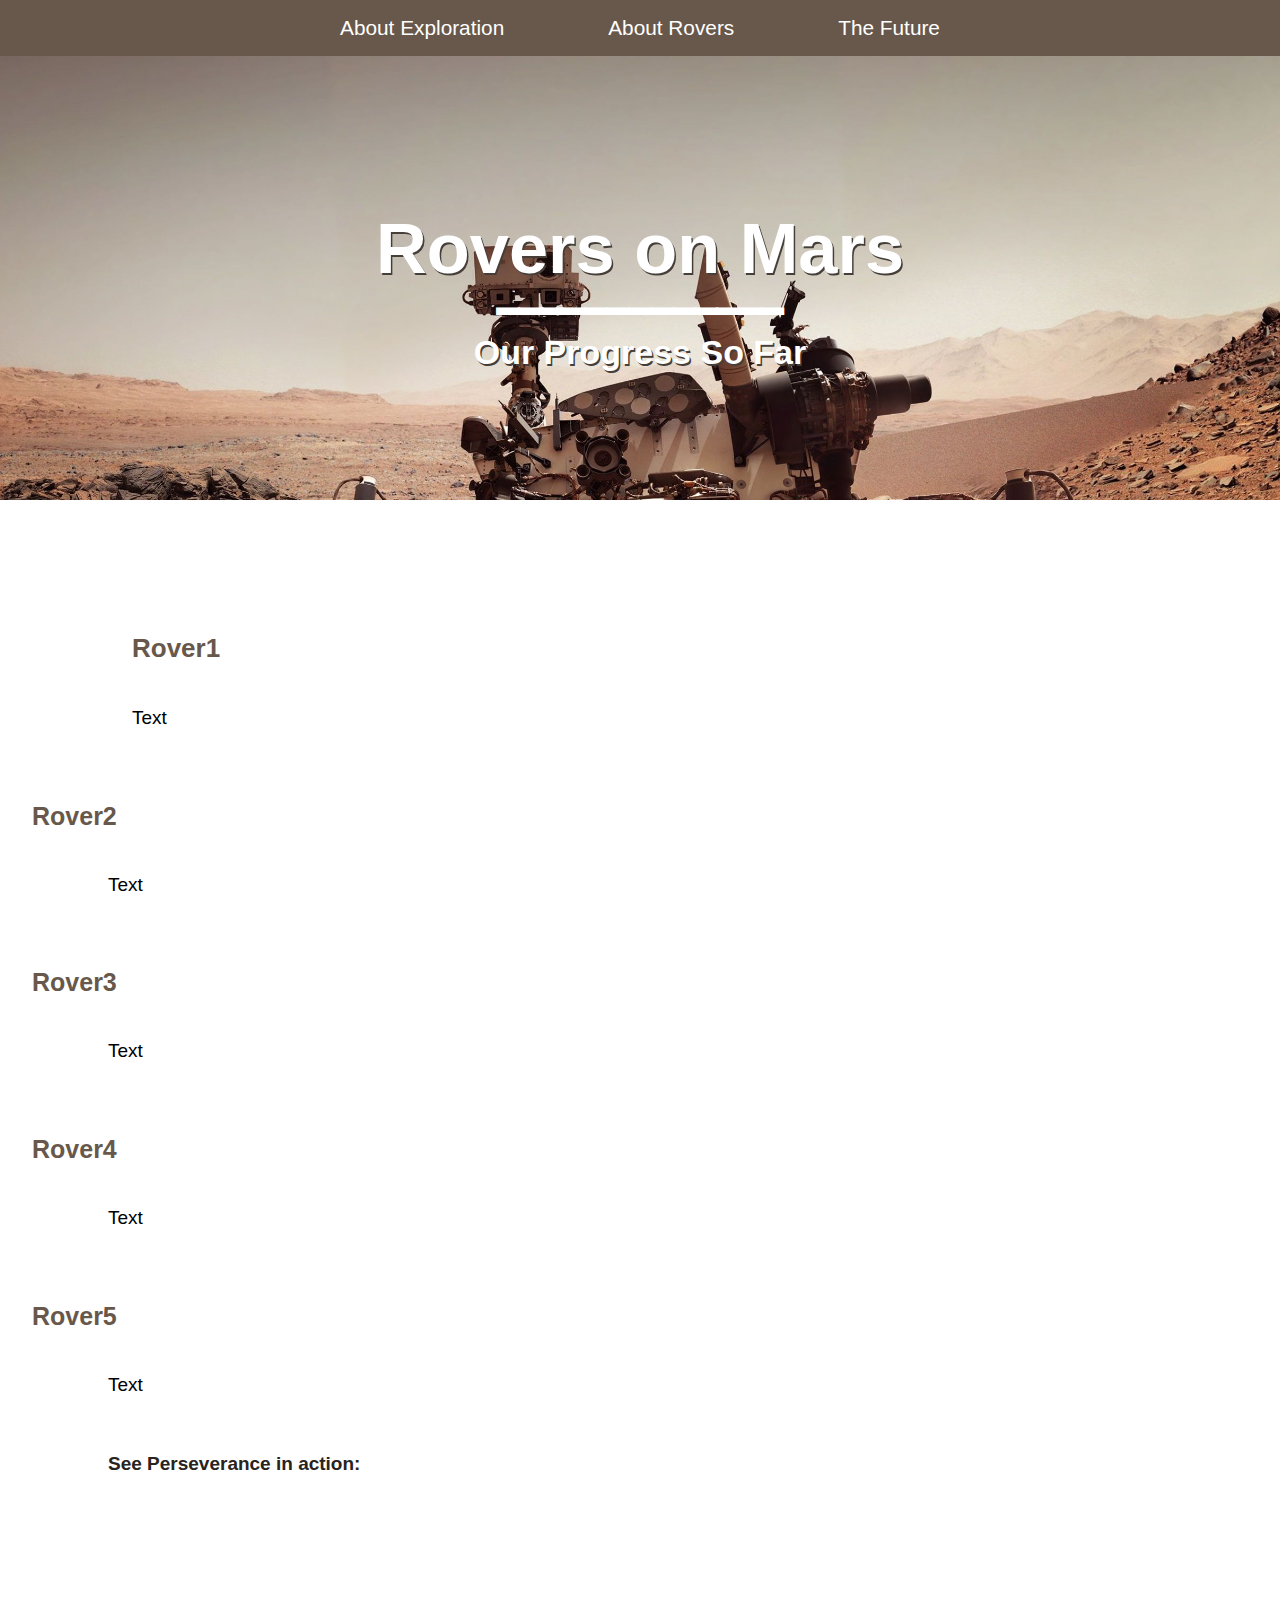
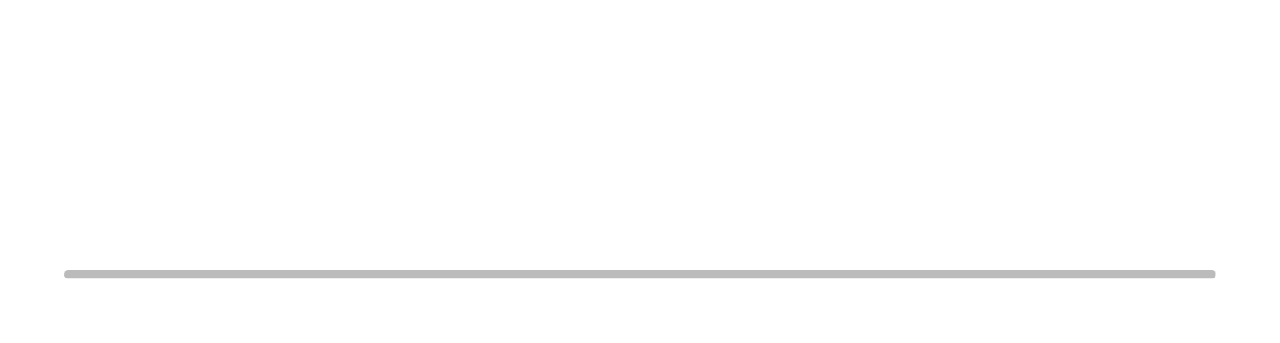
==== causes.html @ 168593eb "First" ====
<!DOCTYPE html>
<html>
  <head>

    <title>Erika & Donny</title>
    <meta charset="utf-8" />
    <meta http-equiv="X-UA-Compatible" content="IE=edge" />
    <meta name="viewport" content="width=device-width, initial-scale=1" />

    <!-- link the webpage's stylesheet -->
    <link rel="stylesheet" href="style.css" />

    <!-- link the webpage's JavaScript file -->
    <script src="/script.js" defer></script>

  </head>

  <body>

  <nav>
    <ul class="nav">
      <li class="nav">
        <a class="nav" href="index.html">About Exploration</a>
      </li>
      <li class="nav">
        <a class="nav" href="causes.html">About Rovers</a>
      </li>
      <li class="nav">
        <a class="nav" href="help.html">The Future</a>
      </li>
    </ul>
  </nav>



<div>

    <header id="about">
     <h1>Rovers on Mars</h1>
      <h3>━━━━━━━━━━━━━</h3>
    <h2 id="about-h">Our Progress So Far</h2>
    </header>

    </div>

<div class="flex-container-2a">


<div class="flex-item-2a">

<div>

  <img id="about-img1" src="assets/wh2.jpg" alt="">
    <h3 class="about-h3"> Rover1</h3>
    <p class="about-p"> Text</p>

    <h4 class="about-h3"> Rover2</h4>
  <p class="about-p"> Text</p>

  <h4 class="about-h3"> Rover3</h4>
  <p class="about-p">Text</p>

  <h4 class="about-h3"> Rover4</h4>
  <p class="about-p">Text</p>

  <h4 class="about-h3"> Rover5</h4>
  <p class="about-p">Text</p>

  <h4 class="causes-h4"> See Perseverance in action: </h4>
  <iframe width="560" height="315" src="https://www.youtube.com/embed/iKGZDdjPxr8?si=xYdj1mZAbBsJDR5j" title="YouTube video player" frameborder="0" allow="accelerometer; autoplay; clipboard-write; encrypted-media; gyroscope; picture-in-picture; web-share" allowfullscreen></iframe>
    </div>

  </div>

</div>

<hr class="rounded">

<!-- <div>
    <div class="stats">
      <h3 id="stats-h3"> Here Are Some Stats</h3>
    <img id="about-img2" src="assets/chart.png" alt="There are two lines in this chart. Both steadily decrease and then have a large spike towards the end.">
    <p id="stats-p1"> The most affected people come from developing countries that are located in: </p>
    <p id="stats-p2"> 「ㅤAsia—418 Millionㅤ」ㅤㅤㅤㅤㅤㅤ「ㅤAfrica—282 Millionㅤ」ㅤㅤㅤㅤㅤㅤ「ㅤLatin America & Caribbean—60 Millionㅤ」          </p>
    <p id="stats-p1"> And healthy diets are inaccessible for: </p>
    <p id="stats-p2">3 Billion People — over 42% of the world population.</p>

      <p id="stats-p3"> Source: Food and Agriculture Organization of the United Nations  </p>
    </div>

</div> -->

  </body>
</html>
---- style.css ----
/* STYLE SECTIONING TAGS */
body {
  font-family: 'Gantari', sans-serif;
  text-align: center;
  color: #f2e5d4;
  background-color: white;
}

/* STYLE TEXT */

* {
  margin: 0px;
  padding: 0px;
}


body {
  background-color: white;
  color: black;
  text-align: center;
  margin-bottom: 2em;
}


h1 {
  font-size: 2.2em;
  padding-top: 0em;
  text-shadow: 1.5px 1.5px #463e39; 
}

h2#home-h {
  padding-top: 1em;
  font-size: 1em;
  text-shadow: 1.5px 1.5px #463e39; 
}

h2#about-h {
  font-size: 34px;
  text-shadow: 1.5px 1.5px #463e39;
}

h2#help-h {
  font-size: 34px;
  padding-top: 0em;
  text-shadow: 1.5px 1.5px #463e39;
}

h3.about-h3 {
  color:#68584b;
  font-size: 26px;
  text-align: left;
  margin-right:1em;
  margin-bottom: 0%;
  text-align: left;
  margin-top: 4em;
}

h3.about-h3-left {
  color:#68584b;
  font-size: 26px;
  text-align: left;
  margin-right:1em;
  margin-left: 3em;
  margin-bottom: 0%;
  text-align: left;
  margin-top: 4em;
}

h3#stats-h3 {
  color:#68584b;
  font-size: 26px;
  text-align: center;
  margin-right:1em;
  margin-left: 1em;
  margin-bottom: 0%;
  margin-top: 4em;
}

h3.help-h3 {
  color:#68584b;
  font-size: 26px;
  text-align: center;
  margin-right:1em;
  margin-left: 1em;
  margin-bottom: 0%;
  margin-top: 4em;
}

h4 {
  font-size: 25px;
  margin-top: 2.7em;
  text-align: left;
  color: #68584b;
}

h4.causes-h4 {
  font-size: 19px;
  text-align: left;
  color: #29231e;
  margin-left: 4em;

}

main {
  text-align: center;
  margin-top: 0;
  margin-bottom: 0;
  margin-left: 20%;
  margin-right: 20%;
}

p.home {
  color: black;
  padding-top: 2em;
  margin-bottom: 1em; 
  font-size: 1.2em;
  margin-left: 0%;
  margin-right: 3em;
  text-align: left;
  line-height: 170%;
}

p.about-p {
  color: black;
  padding-top: 2em;
  margin-bottom: 1em; 
  font-size: 19px;
  margin-left: 4em;
  margin-right: 4em;
  text-align: left;
  line-height: 170%;
}

p.about-p-left {
  color: black;
  padding-top: 2em;
  margin-bottom: 1em; 
  font-size: 19px;
  margin-left: 4em;
  text-align: left;
  line-height: 170%;
  margin-top: 0.5em;
  clear:right;
}


p#stats-p1 {
  color: #68584b;
  padding-top: 2em;
  margin-bottom: 1em; 
  font-size: 19px;
  margin-left: 4em;
  margin-right: 4em;
  text-align: left;
  line-height: 170%;
  font-weight: bold;
}

p#stats-p2 {
  color: #a67764;
  padding-top: 2em;
  margin-bottom: 1em; 
  font-size: 23px;
  margin-left: 4em;
  margin-right: 4em;
  text-align: center;
  line-height: 170%;
  font-weight: 900;
}

p#stats-p3 {
  color: #68584b;
  padding-top: 2em;
  margin-bottom: 1em; 
  font-size: 12px;
  margin-left: 4em;
  margin-right: 4em;
  text-align: center;
  line-height: 170%;
  margin-top: 7em;
}

.stats {
  margin-bottom: 3.5em;
}
p.help-p {
  color: black;
  padding-top: 2em;
  margin-bottom: 1em; 
  font-size: 19px;
  margin-left: 0em;
  margin-right: 3em;
  text-align: left;
  line-height: 170%;
  margin-top: 0.5em;
}

p.help-p2 {
  color: black;
  padding-top: 2em;
  margin-bottom: 1em; 
  font-size: 19px;
  margin-left: 5em;
  margin-right: 5em;
  text-align: center;
  line-height: 170%;
  margin-top: 0.5em;
}

/* STYLE IMAGES */

img.home {
  max-width: 65%;
  max-height: 80%;
  border-radius: 5%;
  border: 2px solid white;
  margin-bottom: 4em;
  margin-top: 4em;
  margin-right: 0%;
}

img#about-img1 {
  max-width: 35%;
  max-height: 50%;
  border-radius: 5%;
  margin-bottom: 2em;
  margin-top: 1em;
  margin-right: 0%;
  float: left;
  text-align: justify;
  margin: 50px; 
  animation: fadeIn 2s;
  -webkit-animation: fadeIn 2s;
  -moz-animation: fadeIn 2s;
  -o-animation: fadeIn 2s;
  -ms-animation: fadeIn 2s;
}

@keyframes fadeIn {
  0% { opacity: 0; }
  100% { opacity: 1; }
}

@-moz-keyframes fadeIn {
  0% { opacity: 0; }
  100% { opacity: 1; }
}

@-webkit-keyframes fadeIn {
  0% { opacity: 0; }
  100% { opacity: 1; }
}

@-o-keyframes fadeIn {
  0% { opacity: 0; }
  100% { opacity: 1; }
}

@-ms-keyframes fadeIn {
  0% { opacity: 0; }
  100% { opacity: 1; }
}


img#about-img2 {
  max-width: 75%;
  max-height: 90%;
  border-radius: 5%;
  margin-bottom: 2em;
  margin-top: 4em;
  margin-right: 0%;
}

img#help-img {
  max-width: 75%;
  max-height: 90%;
  border-radius: 5%;
  border: 2px solid white;
  margin-bottom: 2em;
  margin-top: 4em;
  margin-right: 0%;
  animation: fadeIn 2s;
  -webkit-animation: fadeIn 2s;
  -moz-animation: fadeIn 2s;
  -o-animation: fadeIn 2s;
  -ms-animation: fadeIn 2s;
}

@keyframes fadeIn {
  0% { opacity: 0; }
  100% { opacity: 1; }
}

@-moz-keyframes fadeIn {
  0% { opacity: 0; }
  100% { opacity: 1; }
}

@-webkit-keyframes fadeIn {
  0% { opacity: 0; }
  100% { opacity: 1; }
}

@-o-keyframes fadeIn {
  0% { opacity: 0; }
  100% { opacity: 1; }
}

@-ms-keyframes fadeIn {
  0% { opacity: 0; }
  100% { opacity: 1; }
}


.head {
  font-family: 'Verdana', sans-serif;
  font-weight: 100;
}

iframe#home-vid {
  margin-top: 4em;
  -moz-box-shadow:    3px 3px 5px 6px #ccc;
  -webkit-box-shadow: 3px 3px 5px 6px #ccc;
  box-shadow:         3px 3px 5px 6px #ccc;
}

/* STYLE NAV BAR */

ul.nav {
  display: flex;
  justify-content: center;
  list-style-type: none;
  background-color: #68584b;
  overflow: hidden;
  padding: 1em;
  position: fixed; /* Set the navbar to fixed position */
  top: 0; /* Position the navbar at the top of the page */
  width: 100%; /* Full width */
  text-decoration-color: grey;
}

li.nav {
  display: inline;
}

li a.nav {
  text-decoration: none;
  color: white;
  font-size: 1.3em;
  padding: 2.5em;
  list-style-type: none;
}

li a.nav:hover {
  background-color: #f2e5d4;
  border-color: #f2e5d4;
  color: #4a3f36;
  text-decoration: none;
  text-decoration-color: white;
}


header#home {
  /* The background image */
  background-image: url("assets/mars.jpg");
  /* Set a specified height, or the minimum height for the background image */
  min-height: 500px;
  /* Set background image to fixed (don't scroll along with the page) */
  background-attachment: fixed;
  /* Center the background image */
  background-position: center;
  /* Set the background image to no repeat */
  background-repeat: no-repeat;
  /* Scale the background image to be as large as possible */
  background-size: cover;
  font-weight: 300;
  font-size: 2em;
  color: white;
  padding-top: 6.5em;
  padding-bottom: 3em;
}

header#about {
  background-image: url("assets/rover.jpg");
  min-height: 500px;
  background-attachment: fixed;
  background-position: center;
  background-repeat: no-repeat;
  background-size: cover;
  font-weight: 300;
  font-size: 2em;
  color: white;
  padding-top: 6.5em;
  padding-bottom: 3em;
}

header#help {
  background-image: url("assets/mars2.jpg");
  min-height: 500px;
  background-attachment: fixed;
  background-position: center;
  background-repeat: no-repeat;
  background-size: cover;
  font-weight: 300;
  font-size: 2em;
  color: white;
  padding-top: 6.5em;
  padding-bottom: 3em;
}
/* FLEX */

.flex-container {
  display: flex;
  flex-direction: row;
  margin-bottom: 7em;
  margin-top: 2em;
}

.flex-item {
  flex-basis: 100%;
  margin: 1%;
  align-items: center;
  justify-content: center;
}

.flex-container-2a {
  display: flex;
  flex-direction: row;
  margin-bottom: 0.5em;
  margin-top: 1em;
}

.flex-item-2a {
  flex-basis: 100%;
  margin: 1%;
  align-items: center;
  justify-content: center;
  margin-left: 2em;
  margin-right: 2em;
}

.flex-container-2b {
  display: flex;
  flex-direction: row;
  margin-bottom: 0.5em;
  margin-top: 1em;
}

.flex-item-2b {
  flex-basis: 100%;
  margin: 1%;
  align-items: center;
  justify-content: center;
}

.flex-container-3 {
  display: flex;
  flex-direction: row;
  margin-bottom: 5m;
  margin-top: 0%;
}

.flex-item-3 {
  flex-basis: 100%;
  margin: 1%;
  align-items: center;
  justify-content: center;
}

.flex-frame {
  display: flex;
  flex-direction: row;
  margin-bottom: 3m;
  margin-top: 0%;
  justify-content: space-evenly;
}

.flex-frame-item{
  flex-basis: 100%;
  margin: 1%;
  align-items: center;
  justify-content: center;
}

iframe.help-link {
  padding: 2em;
  -moz-box-shadow:    3px 3px 5px 6px #ccc;
  -webkit-box-shadow: 3px 3px 5px 6px #ccc;
  box-shadow:         3px 3px 5px 6px #ccc;
}




* {box-sizing:border-box}

/* Slideshow container */
.slideshow-container {
  max-width: 1000px;
  position: relative;
  margin: auto;
}

/* Hide the images by default */
.mySlides {
  display: none;
}

/* Next & previous buttons */
.next {
  cursor: pointer;
  position: absolute;
  top: 50%;
  width: auto;
  margin-top: -22px;
  padding: 16px;
  color: white;
  font-weight: bold;
  font-size: 18px;
  transition: 0.6s ease;
  border-radius: 0 3px 3px 0;
  user-select: none;
}

/* Position the "next button" to the right */
.next {
  right: 0;
  border-radius: 3px 0 0 3px;
}

/* On hover, add a black background color with a little bit see-through */
.next:hover {
  background-color: rgba(0,0,0,0.8);
}

/* Caption text */
.text {
  color: #f2f2f2;
  background-color: #68584b;
  font-size: 25px;
  padding: 8px 12px;
  position: absolute;
  bottom: 8px;
  width: 100%;
  text-align: center;
}

/* Number text (1/3 etc) */
.numbertext {
  color: #f2f2f2;
  font-size: 12px;
  padding: 8px 12px;
  position: absolute;
  top: 0;
}

/* The dots/bullets/indicators */
.dot {
  cursor: pointer;
  height: 15px;
  width: 15px;
  margin: 0 2px;
  background-color: #bbb;
  border-radius: 50%;
  display: inline-block;
  transition: background-color 0.6s ease;
}

.active, .dot:hover {
  background-color: #717171;
}

/* Fading animation */
.fade {
  animation-name: fade;
  animation-duration: 1.5s;
}

@keyframes fade {
  from {opacity: .4}
  to {opacity: 1}
}



hr.rounded {
  border-top: 8px solid #bbb;
  border-radius: 5px;
  margin: 4em;
}



/* The flip card container - set the width and height to whatever you want. We have added the border property to demonstrate that the flip itself goes out of the box on hover (remove perspective if you don't want the 3D effect */
.flip-card {
  background-color: transparent;
  width: 350px;
  height: 300px;
  border-radius: 5%;
  margin-bottom: 0.1em;
  margin-top: 4em;
  margin-left: 10em;
  margin-right: 0%;
  perspective: 1000px; /* Remove this if you don't want the 3D effect */
}

/* This container is needed to position the front and back side */
.flip-card-inner {
  position: relative;
  width: 100%;
  height: 100%;
  text-align: center;
  transition: transform 0.8s;
  transform-style: preserve-3d;
}

/* Do an horizontal flip when you move the mouse over the flip box container */
.flip-card:hover .flip-card-inner {
  transform: rotateY(180deg);
}

/* Position the front and back side */
.flip-card-front, .flip-card-back {
  position: absolute;
  width: 100%;
  height: 100%;
  -webkit-backface-visibility: hidden; /* Safari */
  backface-visibility: hidden;
}

/* Style the front side (fallback if image is missing) */
.flip-card-front {
  background-color: transparent;
  color: black;
}

/* Style the back side */
.flip-card-back {
  background-color: transparent;
  color: #68584b;
  transform: rotateY(180deg);
}
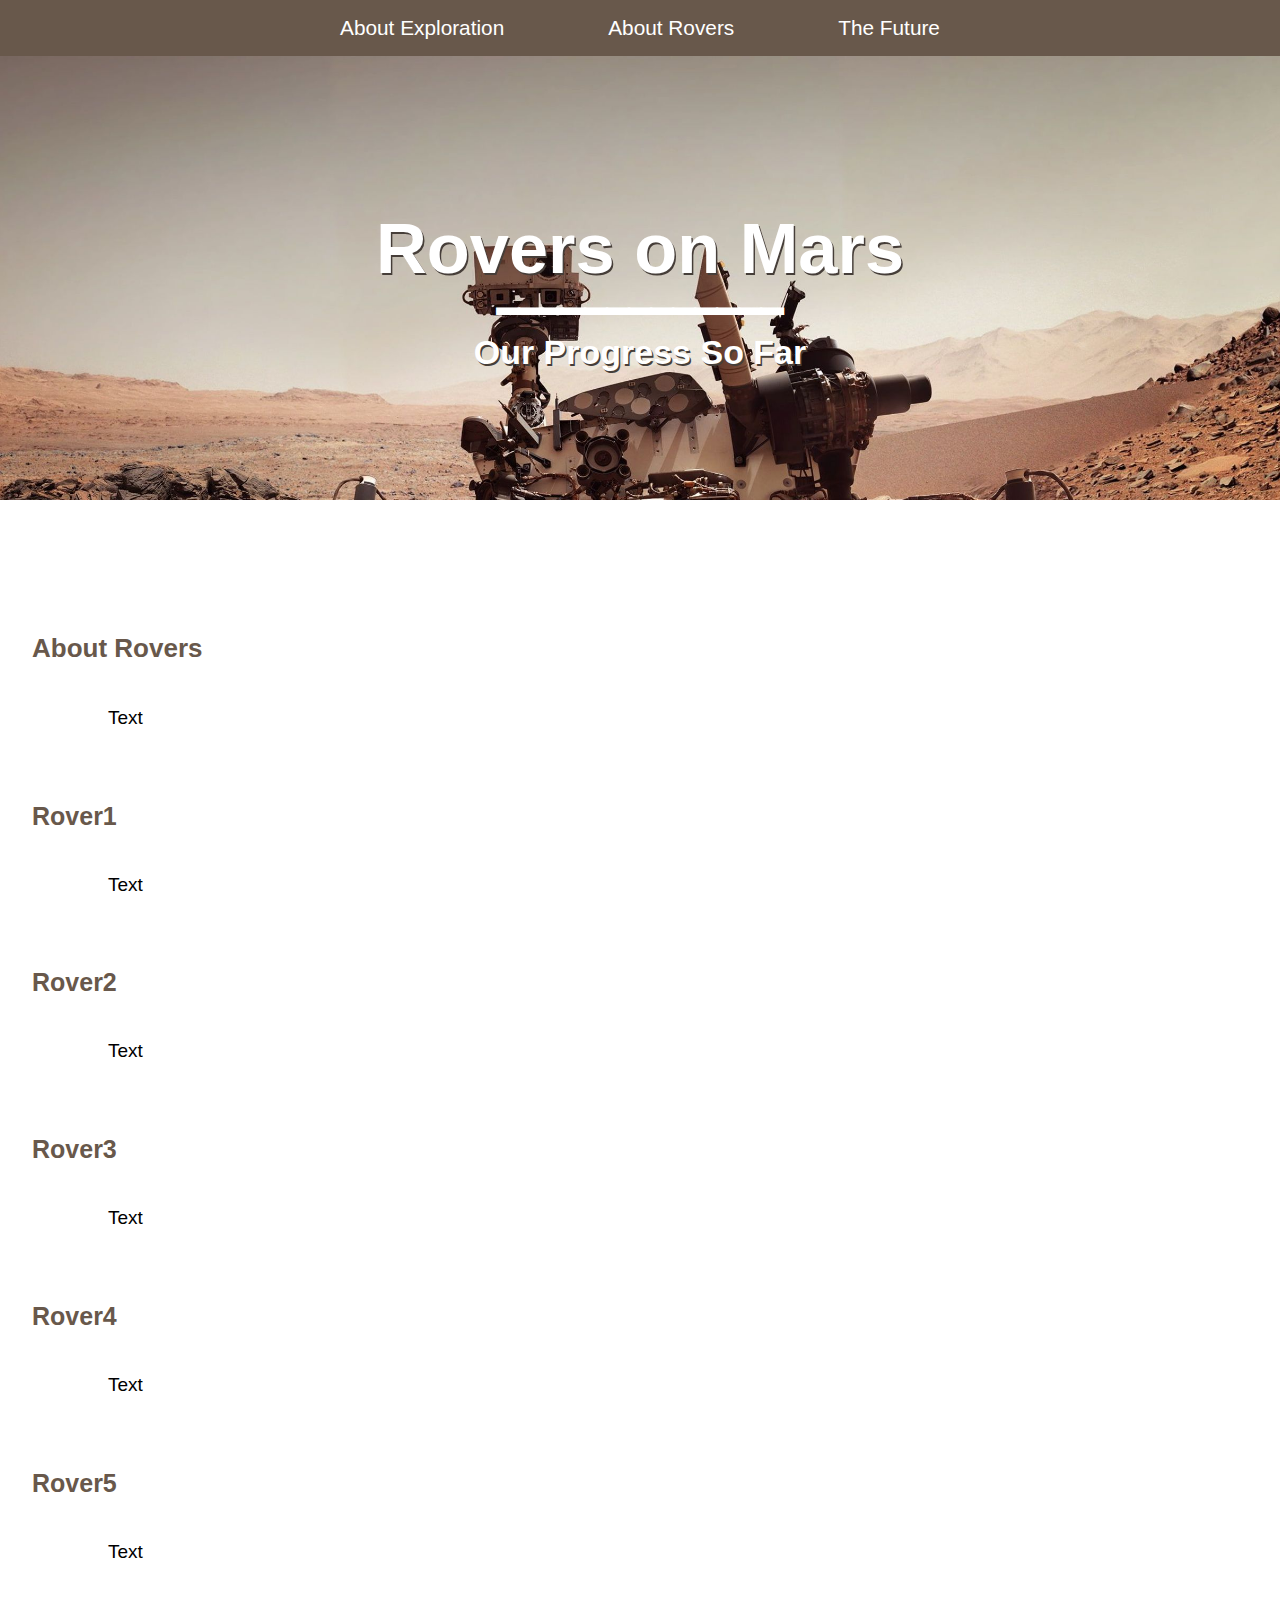
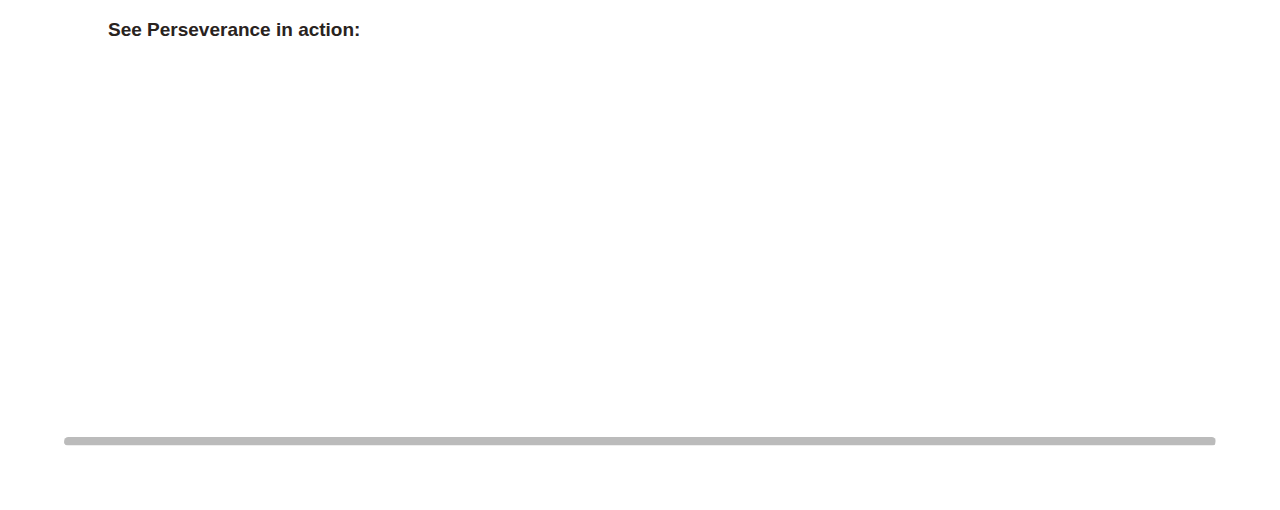
==== commit 63d2a77e: "Change rovers" ====
--- a/causes.html
+++ b/causes.html
@@ -50,8 +50,10 @@
 
 <div>
 
-  <img id="about-img1" src="assets/wh2.jpg" alt="">
-    <h3 class="about-h3"> Rover1</h3>
+  <h3 class="about-h3"> About Rovers</h3>
+  <p class="about-p"> Text</p>
+  <!-- <img id="about-img1" src="assets/wh2.jpg" alt=""> -->
+    <h4 class="about-h3"> Rover1</h4>
     <p class="about-p"> Text</p>
 
     <h4 class="about-h3"> Rover2</h4>
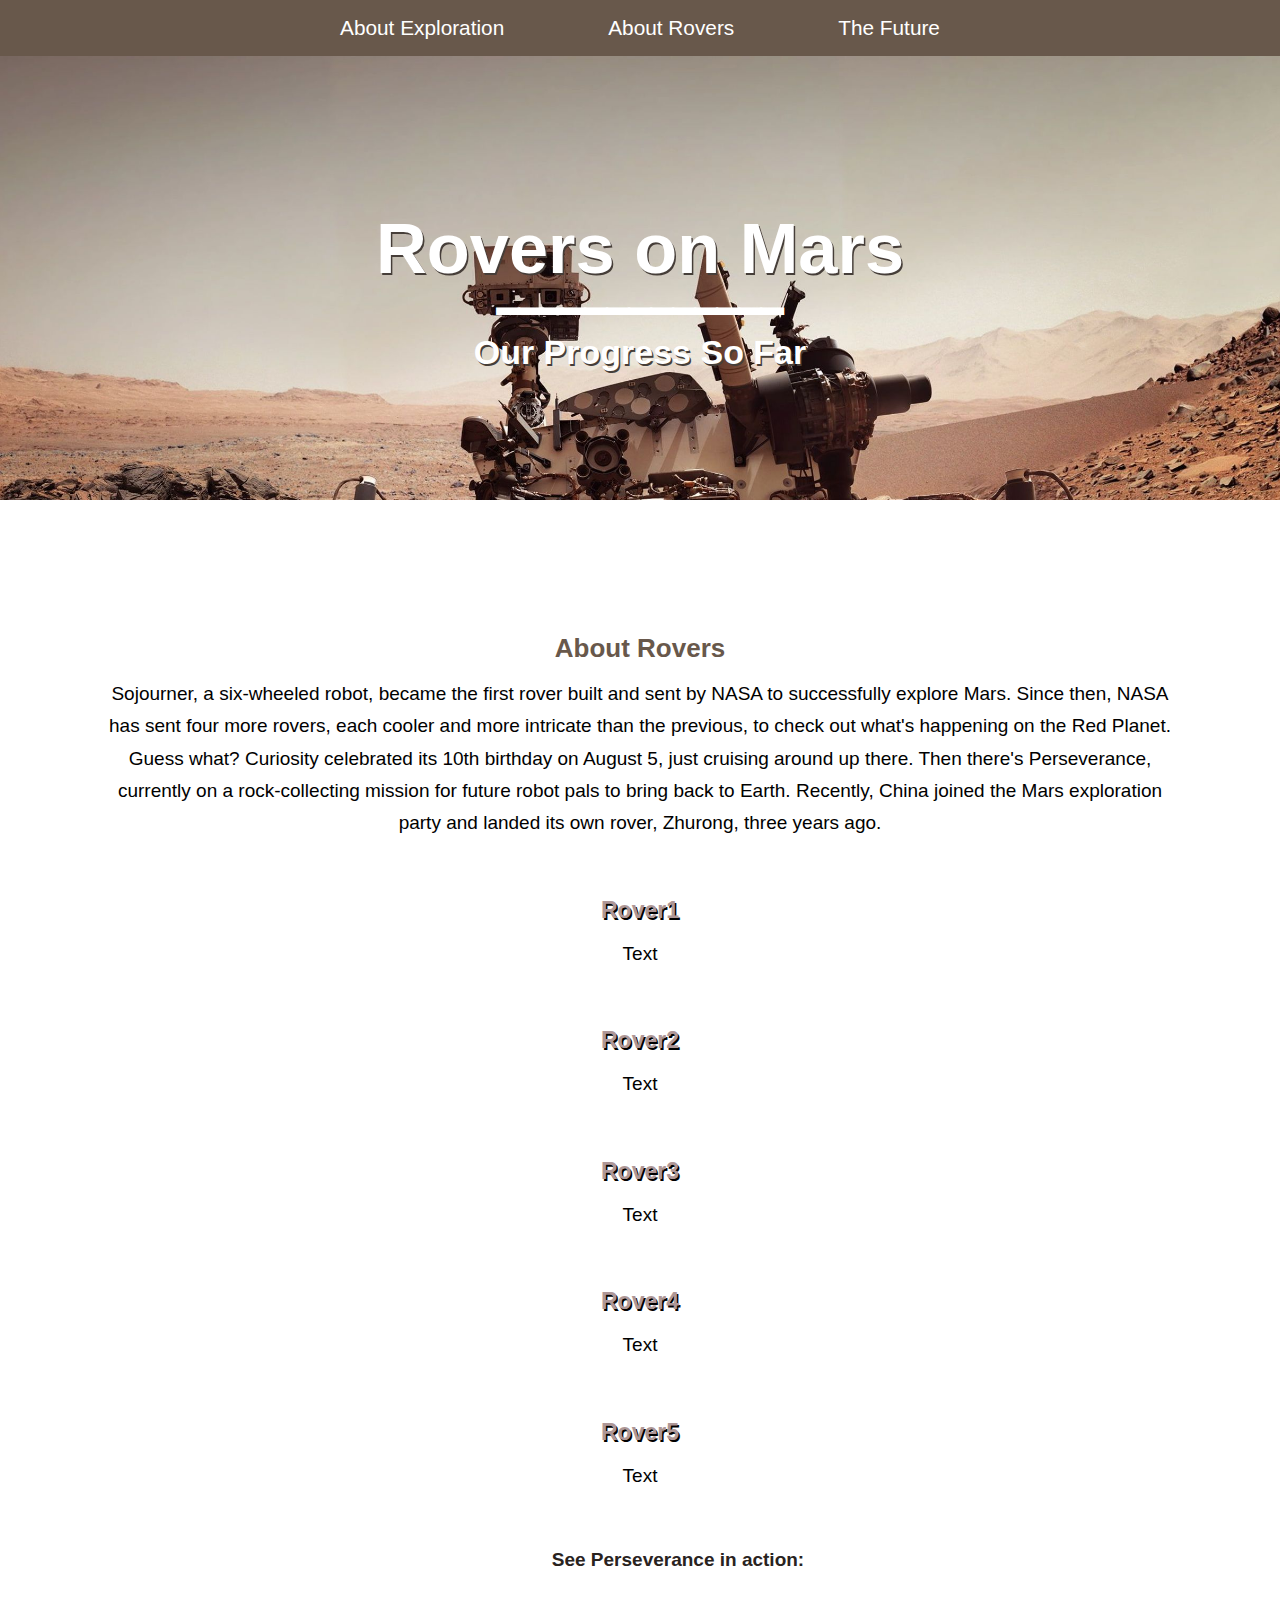
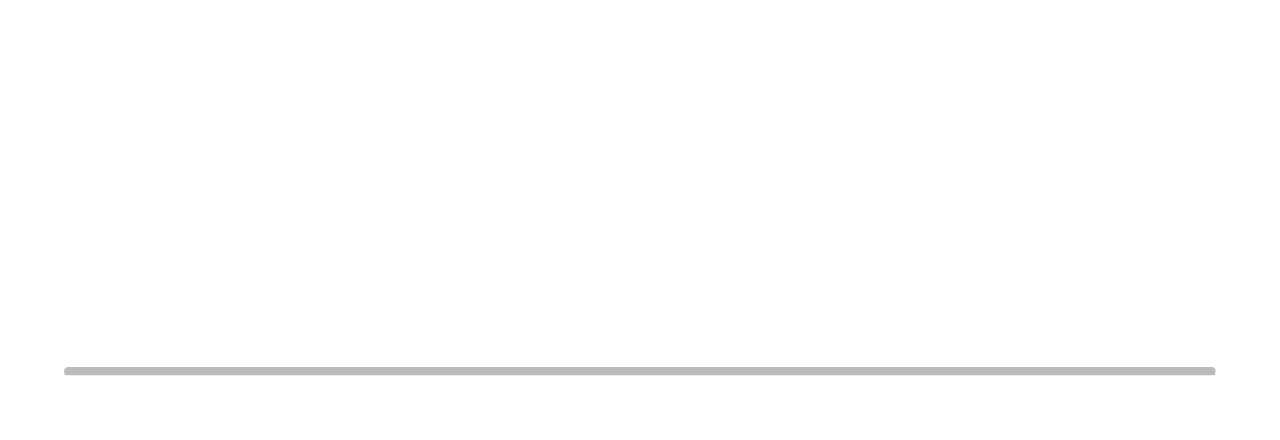
==== commit 37b8bb5b: "Add text" ====
--- a/causes.html
+++ b/causes.html
@@ -51,21 +51,21 @@
 <div>
 
   <h3 class="about-h3"> About Rovers</h3>
-  <p class="about-p"> Text</p>
+  <p class="about-p"> Sojourner, a six-wheeled robot, became the first rover built and sent by NASA to successfully explore Mars. Since then, NASA has sent four more rovers, each cooler and more intricate than the previous, to check out what's happening on the Red Planet. Guess what? Curiosity celebrated its 10th birthday on August 5, just cruising around up there. Then there's Perseverance, currently on a rock-collecting mission for future robot pals to bring back to Earth. Recently, China joined the Mars exploration party and landed its own rover, Zhurong, three years ago.</p>
   <!-- <img id="about-img1" src="assets/wh2.jpg" alt=""> -->
-    <h4 class="about-h3"> Rover1</h4>
+    <h3 class="about-h3-sub"> Rover1</h3>
     <p class="about-p"> Text</p>
 
-    <h4 class="about-h3"> Rover2</h4>
+    <h3 class="about-h3-sub"> Rover2</h3>
   <p class="about-p"> Text</p>
 
-  <h4 class="about-h3"> Rover3</h4>
+  <h3 class="about-h3-sub"> Rover3</h3>
   <p class="about-p">Text</p>
 
-  <h4 class="about-h3"> Rover4</h4>
+  <h3 class="about-h3-sub"> Rover4</h3>
   <p class="about-p">Text</p>
 
-  <h4 class="about-h3"> Rover5</h4>
+  <h3 class="about-h3-sub"> Rover5</h3>
   <p class="about-p">Text</p>
 
   <h4 class="causes-h4"> See Perseverance in action: </h4>
--- a/style.css
+++ b/style.css
@@ -48,22 +48,22 @@
 h3.about-h3 {
   color:#68584b;
   font-size: 26px;
+  /* margin-right:em; */
+  margin-bottom: 0%;
+  text-align: center;
+  margin-top: 4em;
+}
+
+h3.about-h3-sub {
+  color:#ae9797;
+  font-size: 23px;
   text-align: left;
-  margin-right:1em;
+  margin-right:0.5em;
+  margin-left: 0.5em;
   margin-bottom: 0%;
-  text-align: left;
-  margin-top: 4em;
-}
-
-h3.about-h3-left {
-  color:#68584b;
-  font-size: 26px;
-  text-align: left;
-  margin-right:1em;
-  margin-left: 3em;
-  margin-bottom: 0%;
-  text-align: left;
-  margin-top: 4em;
+  text-align: center;
+  margin-top: 0.25em;
+  text-shadow: 1.5px 1.5px #000000; 
 }
 
 h3#stats-h3 {
@@ -86,16 +86,16 @@
   margin-top: 4em;
 }
 
-h4 {
-  font-size: 25px;
+h4.about-h4 {
+  font-size: 27px;
   margin-top: 2.7em;
-  text-align: left;
+  text-align: center;
   color: #68584b;
 }
 
 h4.causes-h4 {
   font-size: 19px;
-  text-align: left;
+  text-align: center;
   color: #29231e;
   margin-left: 4em;
 
@@ -122,12 +122,13 @@
 
 p.about-p {
   color: black;
-  padding-top: 2em;
-  margin-bottom: 1em; 
+  padding-top: 0.75em;
+  padding-bottom: 1em;
+  margin-bottom: 2em; 
   font-size: 19px;
   margin-left: 4em;
   margin-right: 4em;
-  text-align: left;
+  text-align: center;
   line-height: 170%;
 }
 
@@ -421,6 +422,15 @@
   margin: 1%;
   align-items: center;
   justify-content: center;
+  margin-top: 11em;
+}
+
+.flex-item2 {
+  flex-basis: 100%;
+  margin: 1%;
+  align-items: center;
+  justify-content: center;
+  margin-top: 2.5em;
 }
 
 .flex-container-2a {
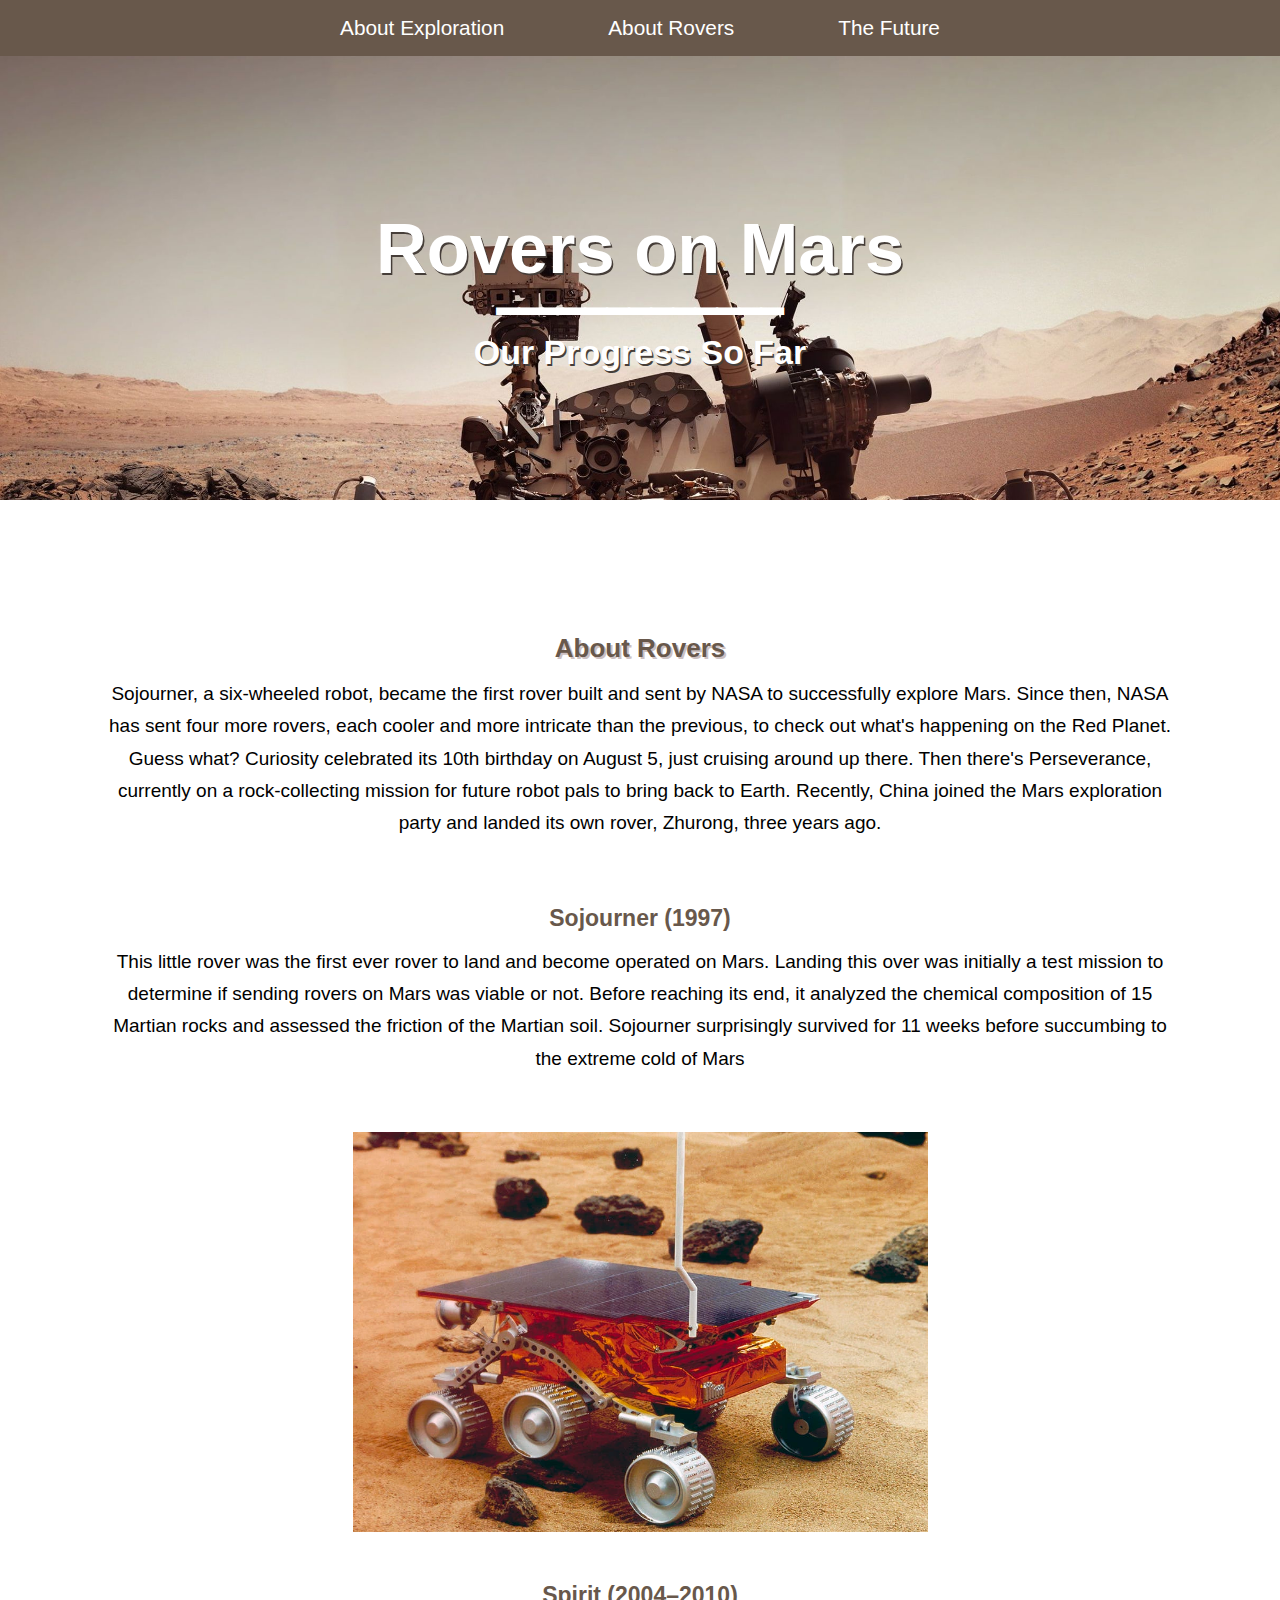
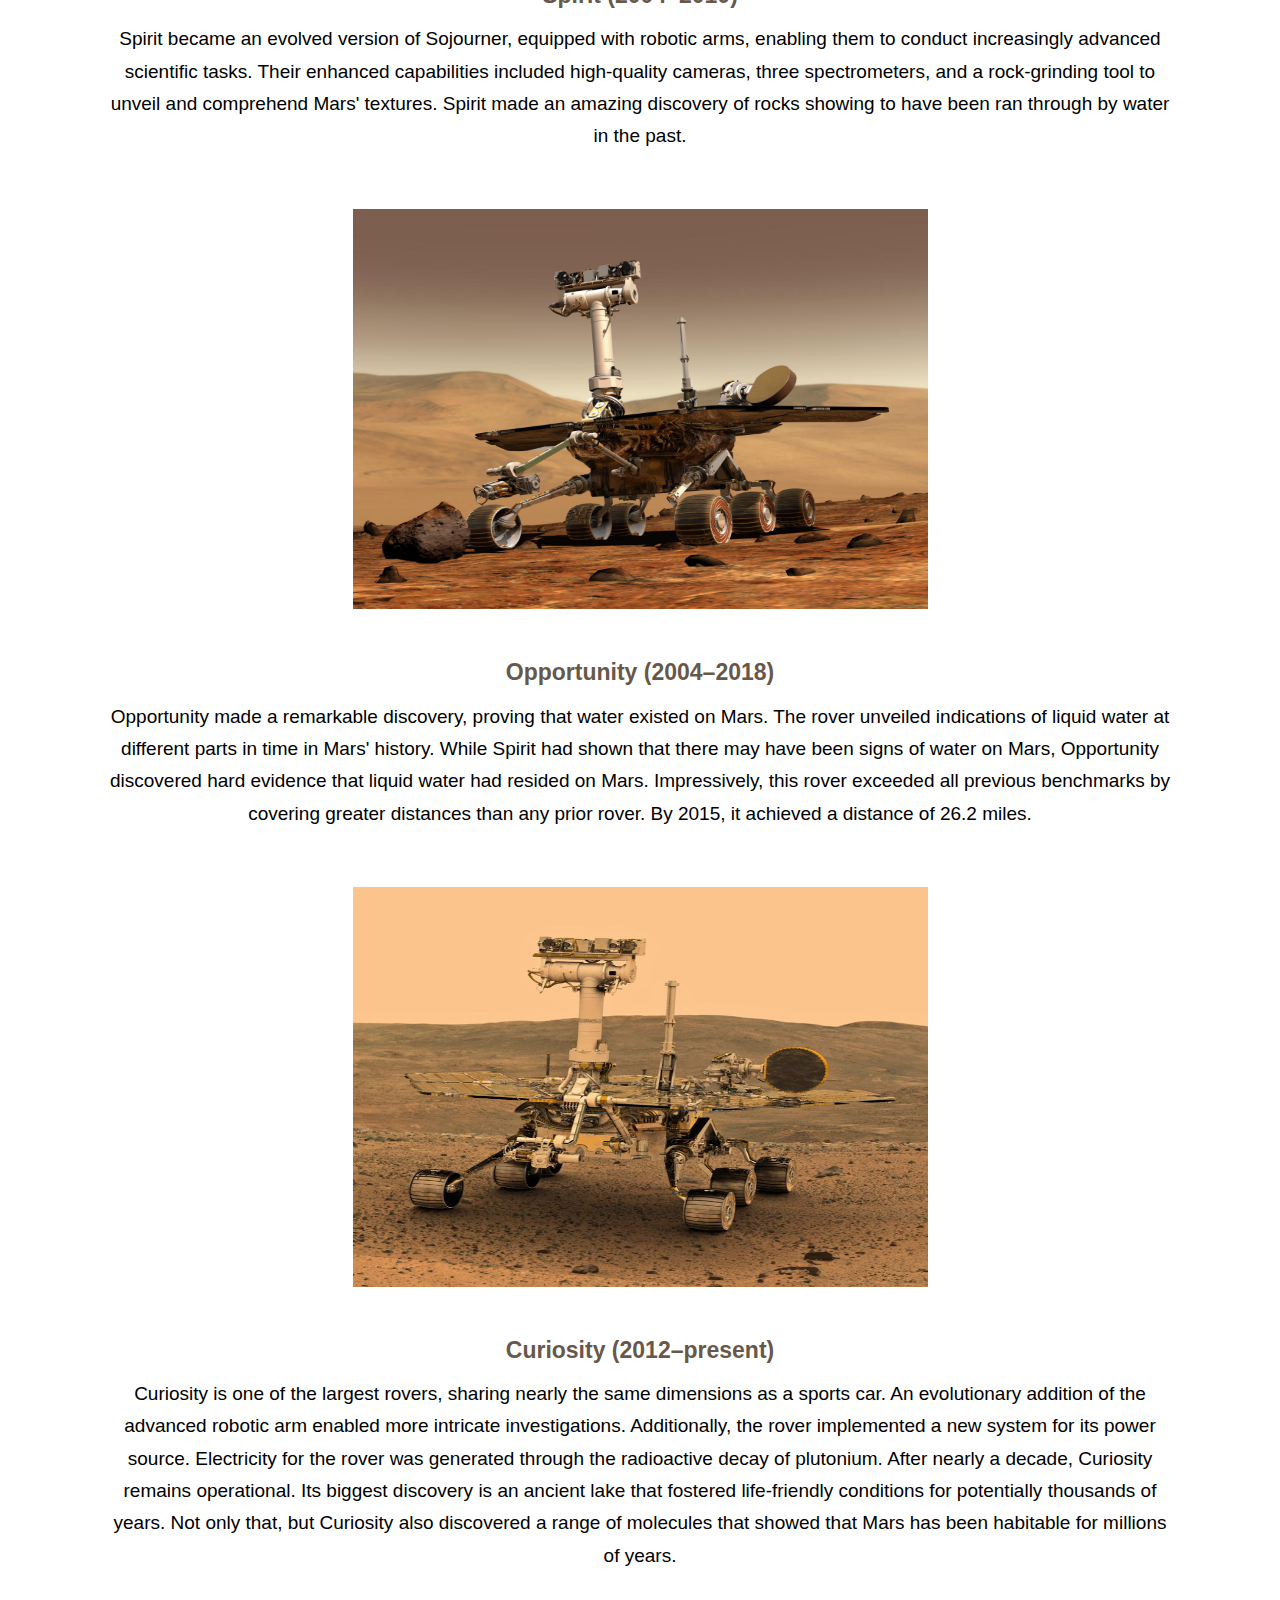
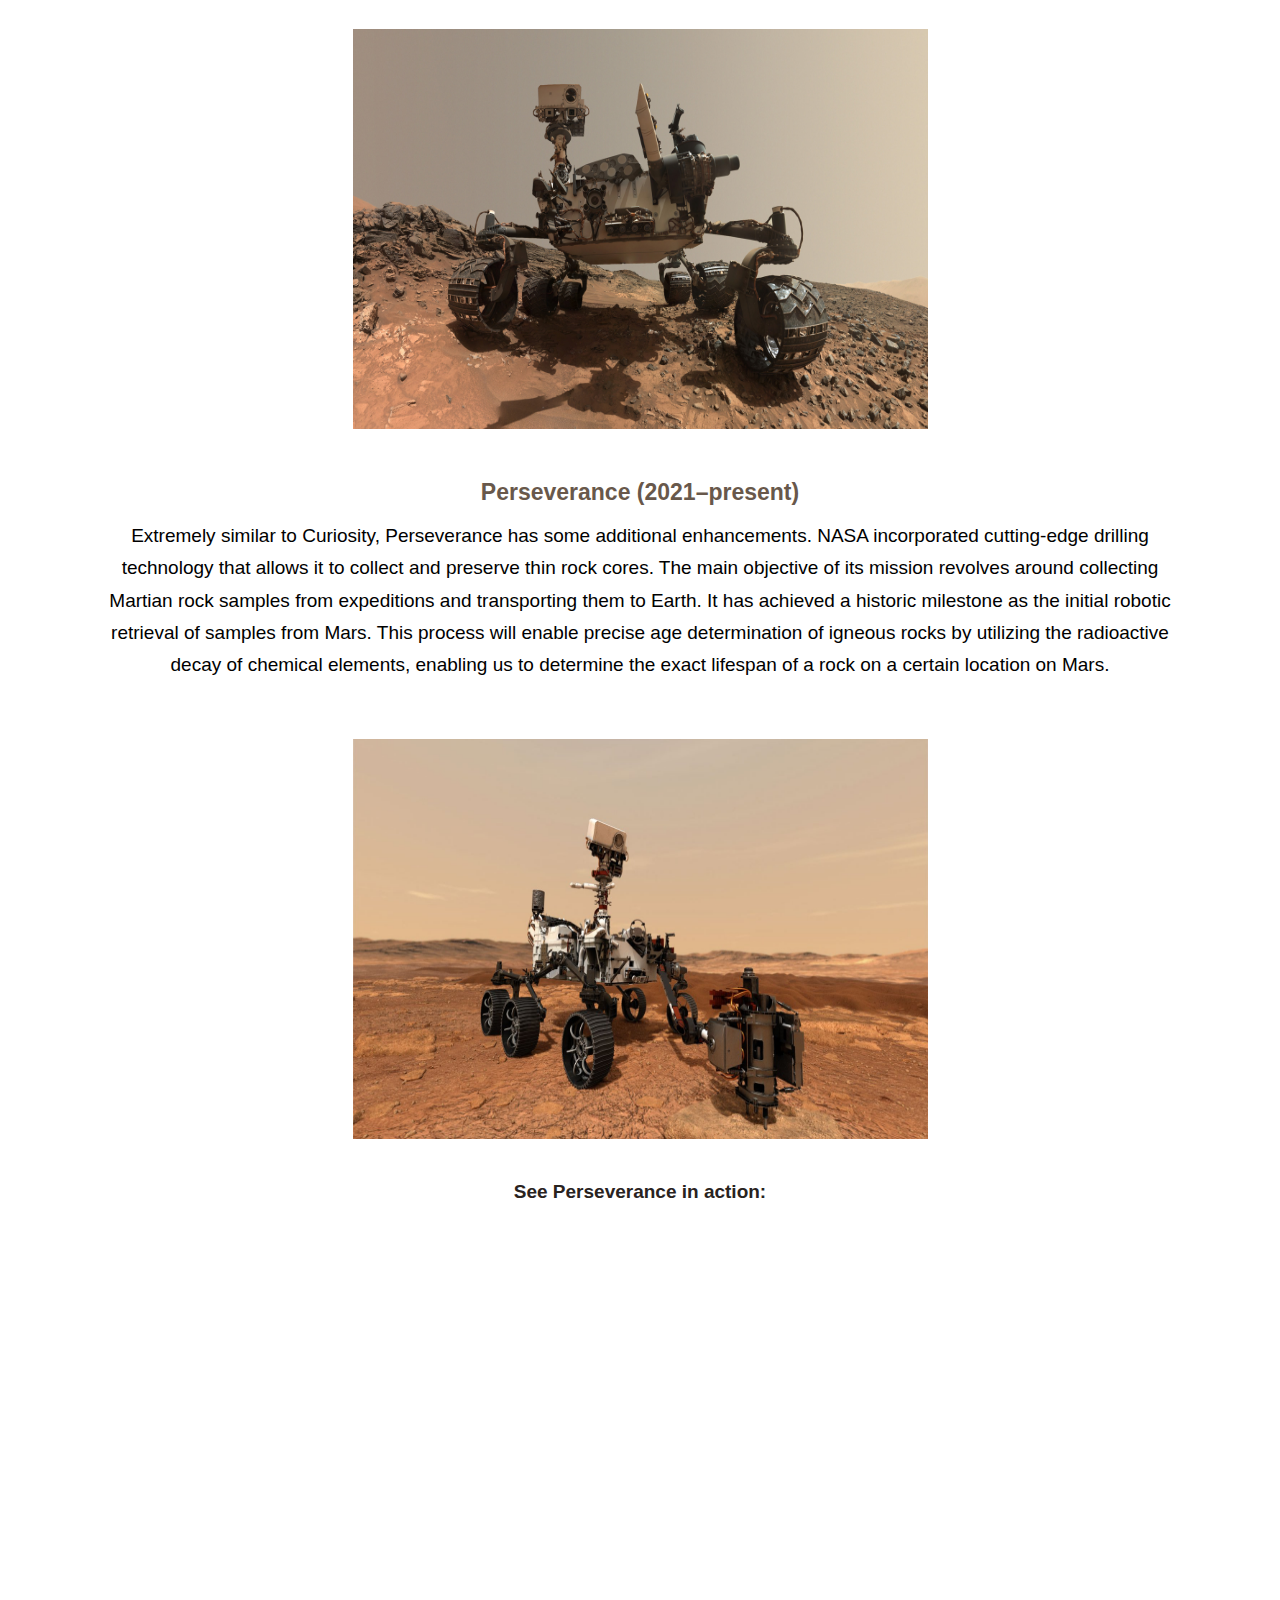
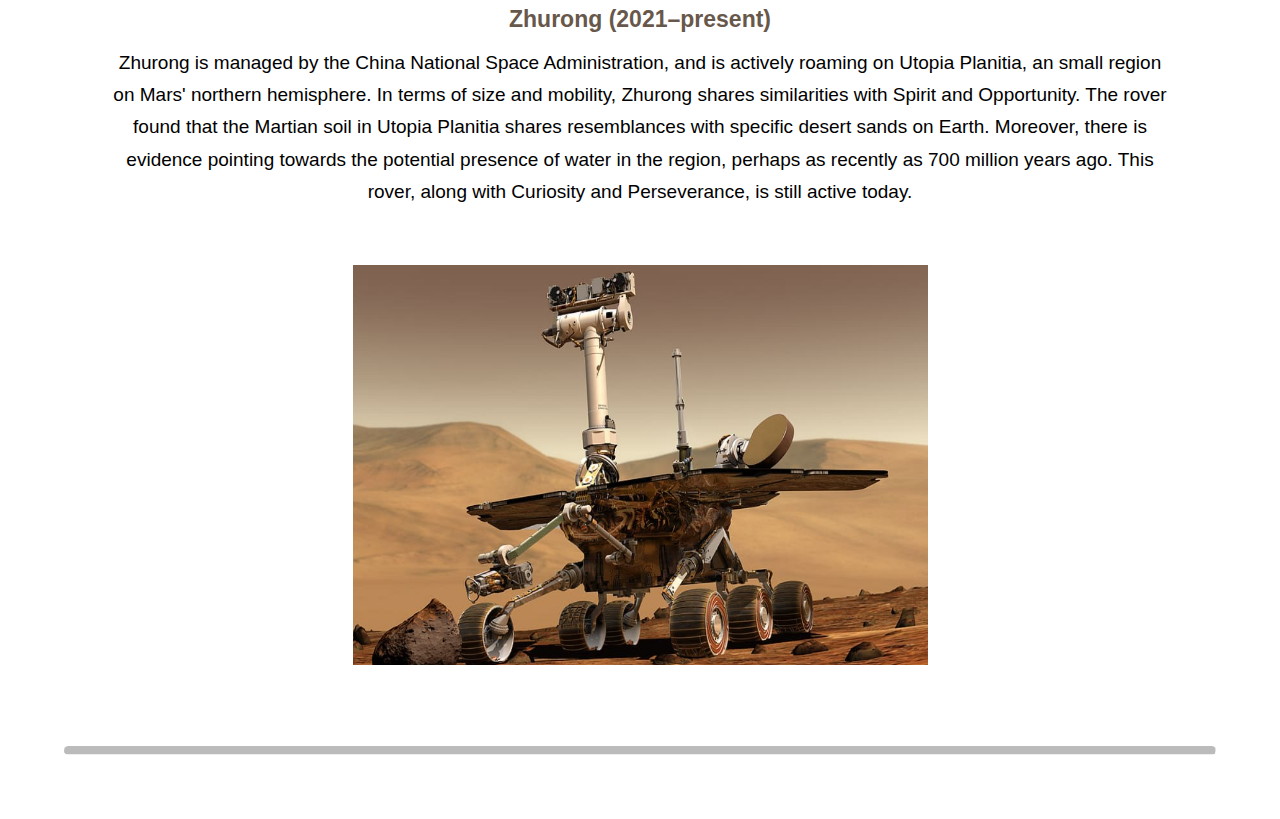
==== commit 6ae27348: "Add text" ====
--- a/causes.html
+++ b/causes.html
@@ -53,24 +53,46 @@
   <h3 class="about-h3"> About Rovers</h3>
   <p class="about-p"> Sojourner, a six-wheeled robot, became the first rover built and sent by NASA to successfully explore Mars. Since then, NASA has sent four more rovers, each cooler and more intricate than the previous, to check out what's happening on the Red Planet. Guess what? Curiosity celebrated its 10th birthday on August 5, just cruising around up there. Then there's Perseverance, currently on a rock-collecting mission for future robot pals to bring back to Earth. Recently, China joined the Mars exploration party and landed its own rover, Zhurong, three years ago.</p>
   <!-- <img id="about-img1" src="assets/wh2.jpg" alt=""> -->
-    <h3 class="about-h3-sub"> Rover1</h3>
-    <p class="about-p"> Text</p>
+    <h3 class="about-h3-sub"> Sojourner (1997)</h3>
+    <p class="about-p"> This little rover was the first ever rover to land and become operated on Mars. Landing this over was initially a test mission to determine if sending rovers on Mars was viable or not. Before reaching its end, it analyzed the chemical composition of 15 Martian rocks and assessed the friction of the Martian soil. Sojourner surprisingly survived for 11 weeks before succumbing to the extreme cold of Mars
+    </p>
+      <img id="sojourner-img" src="assets/sojourner.jpg" width="575" height="400" alt="Image of Sojourner rover.">
 
-    <h3 class="about-h3-sub"> Rover2</h3>
-  <p class="about-p"> Text</p>
 
-  <h3 class="about-h3-sub"> Rover3</h3>
-  <p class="about-p">Text</p>
+    <h3 class="about-h3-sub"> Spirit (2004–2010)</h3>
+  <p class="about-p">⁤Spirit became an evolved version of Sojourner, equipped with robotic arms, enabling them to conduct increasingly advanced scientific tasks. ⁤⁤Their enhanced capabilities included high-quality cameras, three spectrometers, and a rock-grinding tool to unveil and comprehend Mars' textures. ⁤Spirit made an amazing discovery of rocks showing to have been ran through by water in the past. 
+  </p>
+  <img id="spirit-img" src="assets/spirit.jpg"width="575" height="400" alt="Image of Spirit rover.">
 
-  <h3 class="about-h3-sub"> Rover4</h3>
-  <p class="about-p">Text</p>
 
-  <h3 class="about-h3-sub"> Rover5</h3>
-  <p class="about-p">Text</p>
+  <h3 class="about-h3-sub"> Opportunity (2004–2018)</h3>
+  <p class="about-p">Opportunity made a remarkable discovery, proving that water existed on Mars. The rover unveiled indications of liquid water at different parts in time in Mars' history. While Spirit had shown that there may have been signs of water on Mars, Opportunity discovered hard evidence that liquid water had resided on Mars. Impressively, this rover exceeded all previous benchmarks by covering greater distances than any prior rover. By 2015, it achieved a distance of 26.2 miles. 
+  </p>
+  <img id="opportunity-img" src="assets/opportunity.jpg"width="575" height="400" alt="Image of Opportunity rover.">
+
+
+  <h3 class="about-h3-sub"> Curiosity (2012–present)</h3>
+  <p class="about-p">Curiosity is one of the largest rovers, sharing nearly the same dimensions as a sports car. An evolutionary addition of the advanced robotic arm enabled more intricate investigations. Additionally, the rover implemented a new system for its power source. Electricity for the rover was generated through the radioactive decay of plutonium. After nearly a decade, Curiosity remains operational. Its biggest discovery is an ancient lake that fostered life-friendly conditions for potentially thousands of years. Not only that, but Curiosity also discovered a range of molecules that showed that Mars has been habitable for millions of years.  
+  </p>
+  <img id="curiosity-img" src="assets/curiosity.jpg"width="575" height="400" alt="Image of curiosity rover.">
+
+
+  <h3 class="about-h3-sub"> Perseverance (2021–present)</h3>
+  <p class="about-p">Extremely similar to Curiosity, Perseverance has some additional enhancements. NASA incorporated cutting-edge drilling technology that allows it to collect and preserve thin rock cores. The main objective of its mission revolves around collecting Martian rock samples from expeditions and transporting them to Earth. It has achieved a historic milestone as the initial robotic retrieval of samples from Mars. This process will enable precise age determination of igneous rocks by utilizing the radioactive decay of chemical elements, enabling us to determine the exact lifespan of a rock on a certain location on Mars.
+  </p>
+  <img id="Perseverance" src="assets/perseverance.jpg"width="575" height="400" alt="Image of Perseverance rover.">
+
 
   <h4 class="causes-h4"> See Perseverance in action: </h4>
   <iframe width="560" height="315" src="https://www.youtube.com/embed/iKGZDdjPxr8?si=xYdj1mZAbBsJDR5j" title="YouTube video player" frameborder="0" allow="accelerometer; autoplay; clipboard-write; encrypted-media; gyroscope; picture-in-picture; web-share" allowfullscreen></iframe>
-    </div>
+    
+  <h3 class="about-h3-sub">Zhurong (2021–present)</h3>
+  <p class="about-p">Zhurong is managed by the China National Space Administration, and  is actively roaming on Utopia Planitia, an small region on Mars' northern hemisphere. In terms of size and mobility, Zhurong shares similarities with Spirit and Opportunity. The rover found that the Martian soil in Utopia Planitia shares resemblances with specific desert sands on Earth. Moreover, there is evidence pointing towards the potential presence of water in the region, perhaps as recently as 700 million years ago. This rover, along with Curiosity and Perseverance, is still active today.
+  </p>
+  <img id="Zhurong" src="assets/zhurong.png"width="575" height="400" alt="Image of Zhurong rover.">
+
+
+</div>
 
   </div>
 
--- a/style.css
+++ b/style.css
@@ -52,18 +52,20 @@
   margin-bottom: 0%;
   text-align: center;
   margin-top: 4em;
+  text-shadow: 2px 2px #cdc1c1; 
+
 }
 
 h3.about-h3-sub {
-  color:#ae9797;
+  color:#68584b;
   font-size: 23px;
   text-align: left;
   margin-right:0.5em;
   margin-left: 0.5em;
   margin-bottom: 0%;
-  text-align: center;
-  margin-top: 0.25em;
-  text-shadow: 1.5px 1.5px #000000; 
+  margin-top: 1 em;
+  text-align: center;
+  margin-top: 2em;
 }
 
 h3#stats-h3 {
@@ -97,7 +99,9 @@
   font-size: 19px;
   text-align: center;
   color: #29231e;
-  margin-left: 4em;
+  margin-bottom: 2em;
+  margin-top: 2em;
+  /* margin-left: 4em; */
 
 }
 
@@ -209,6 +213,10 @@
 }
 
 /* STYLE IMAGES */
+
+img#on-mars {
+  margin-top: 25%;
+}
 
 img.home {
   max-width: 65%;
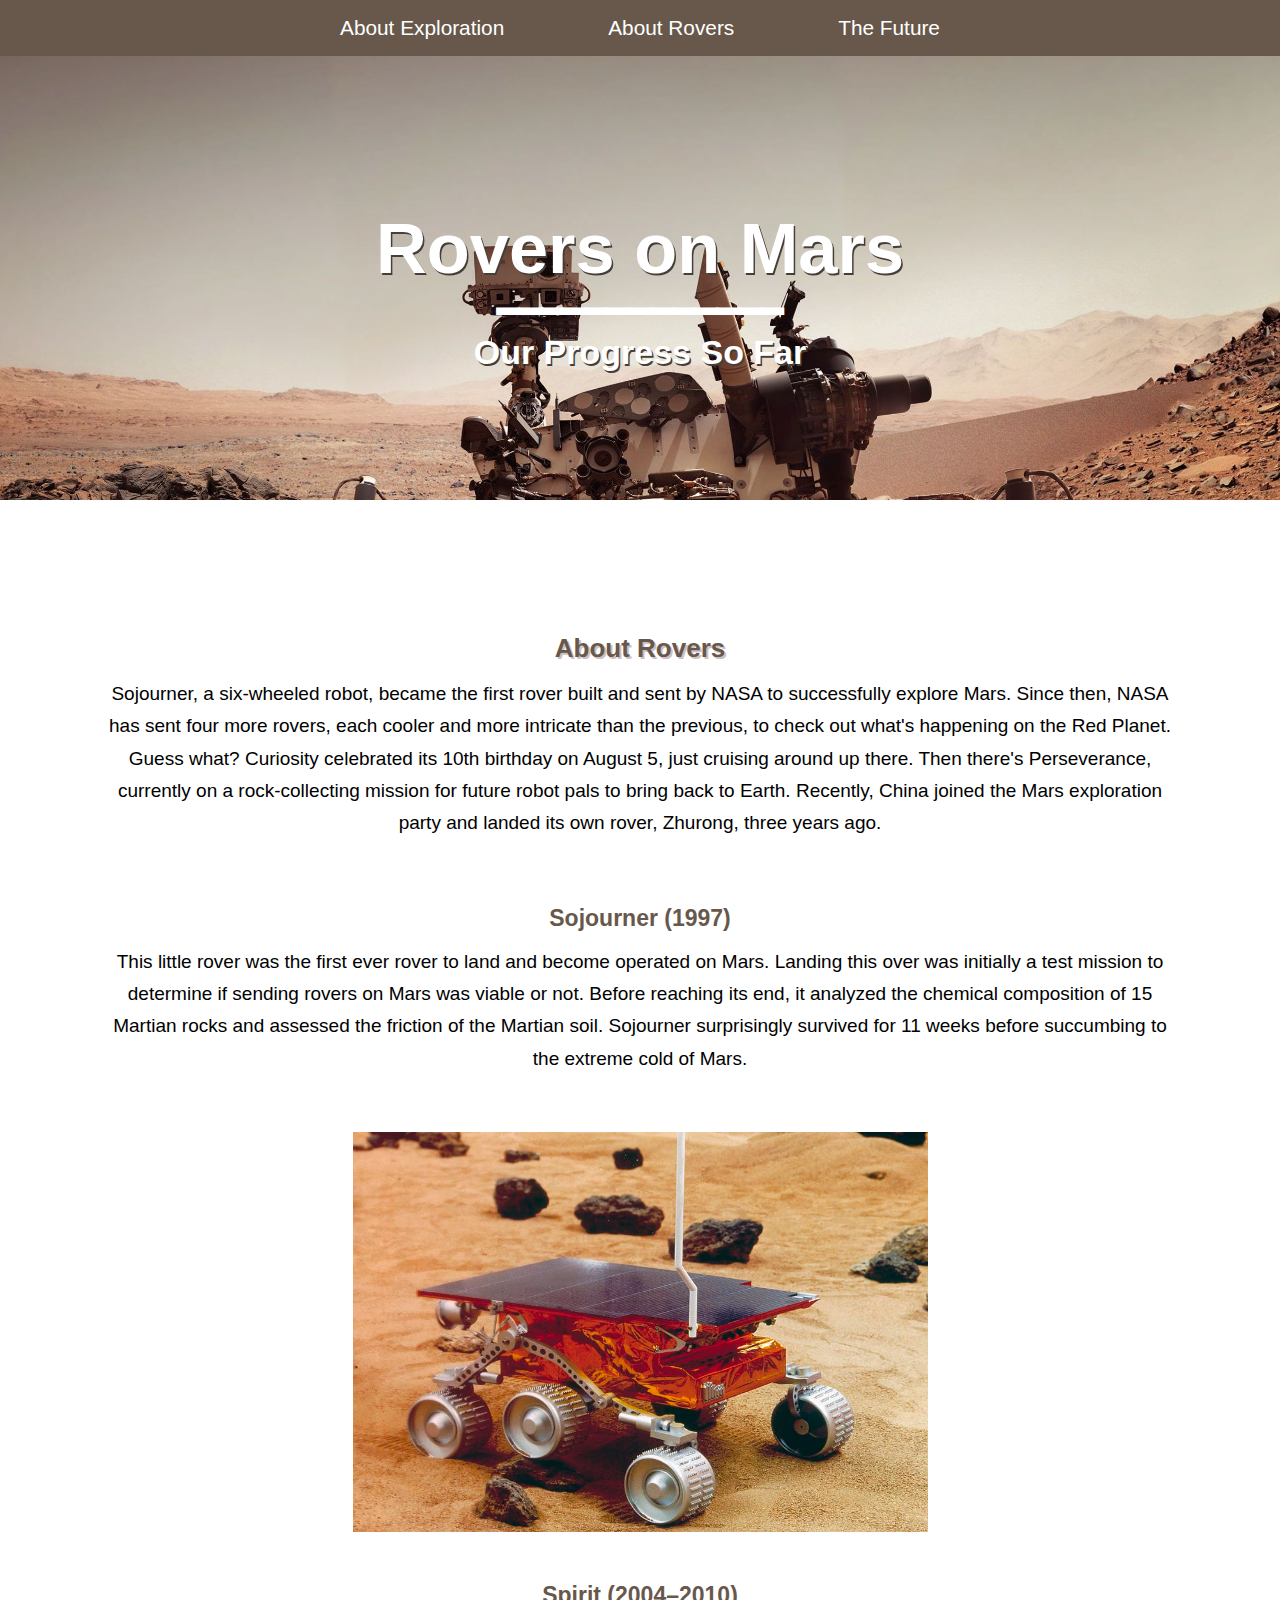
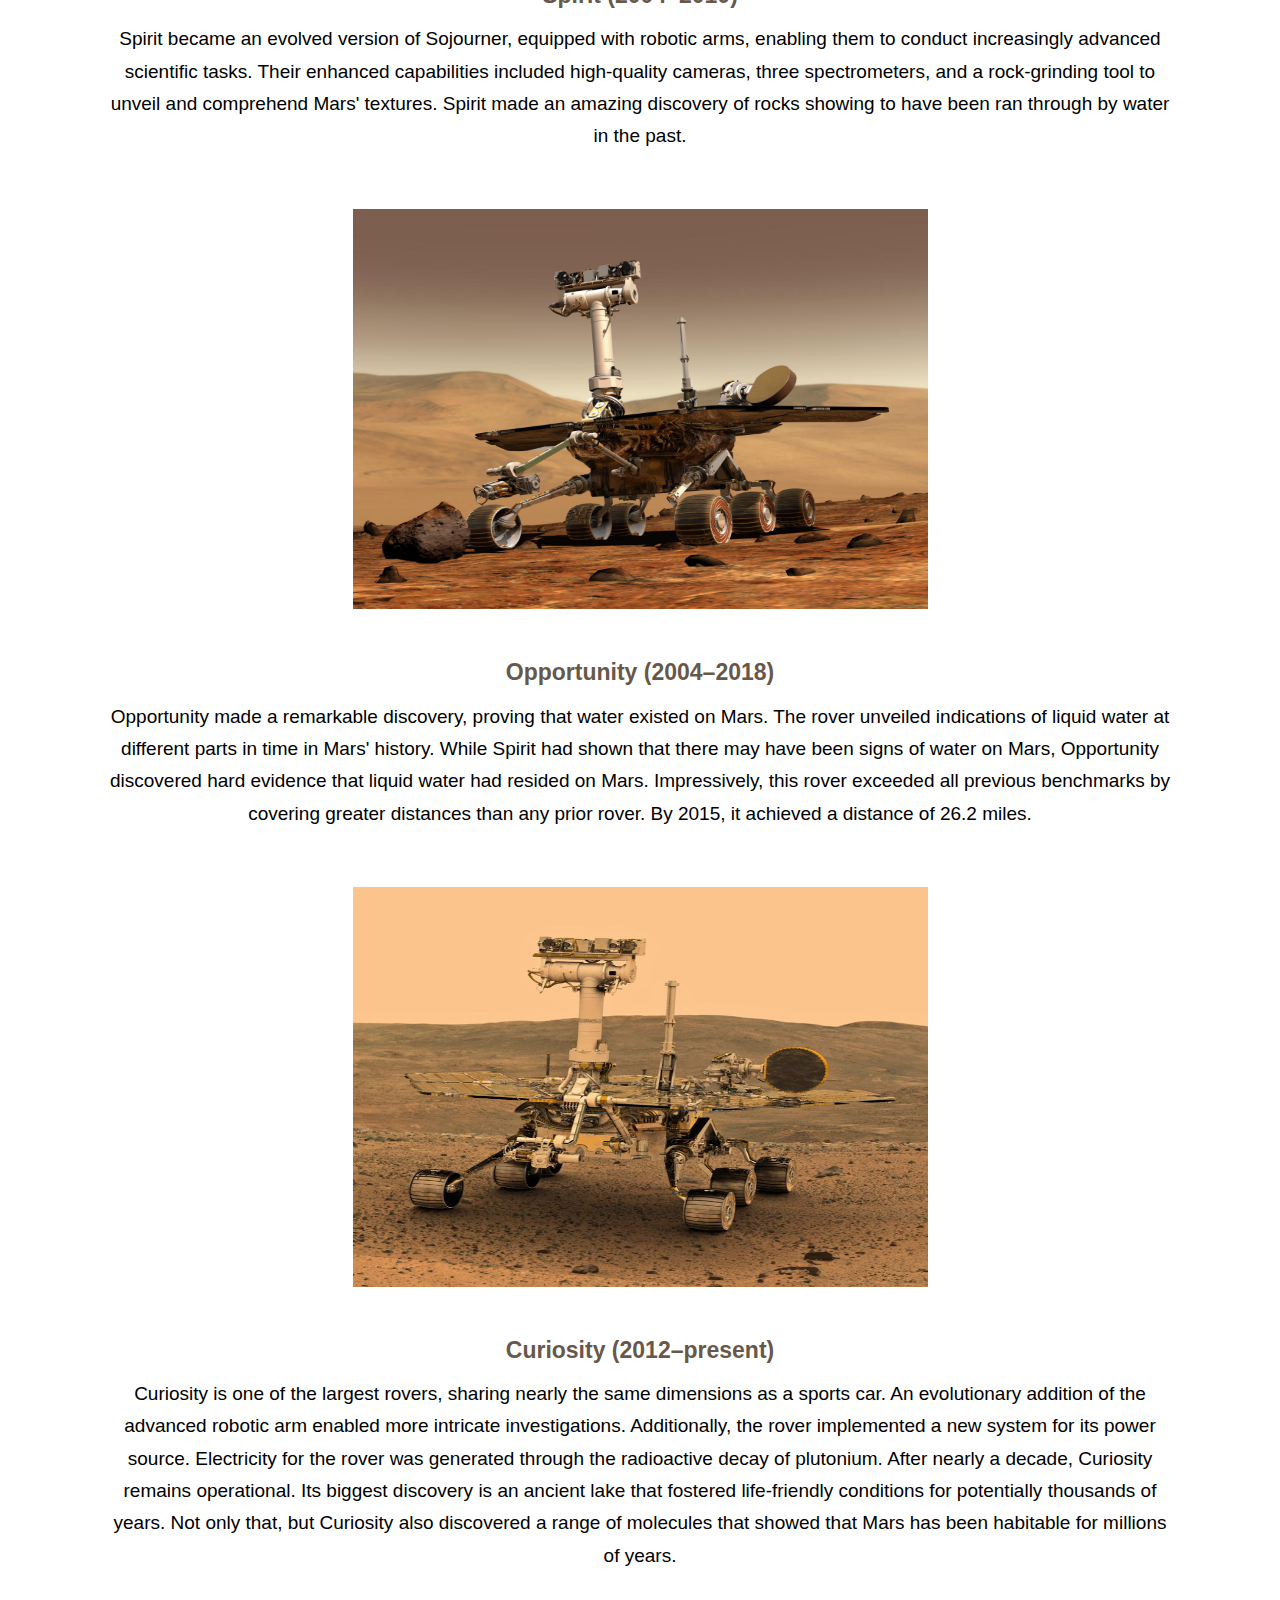
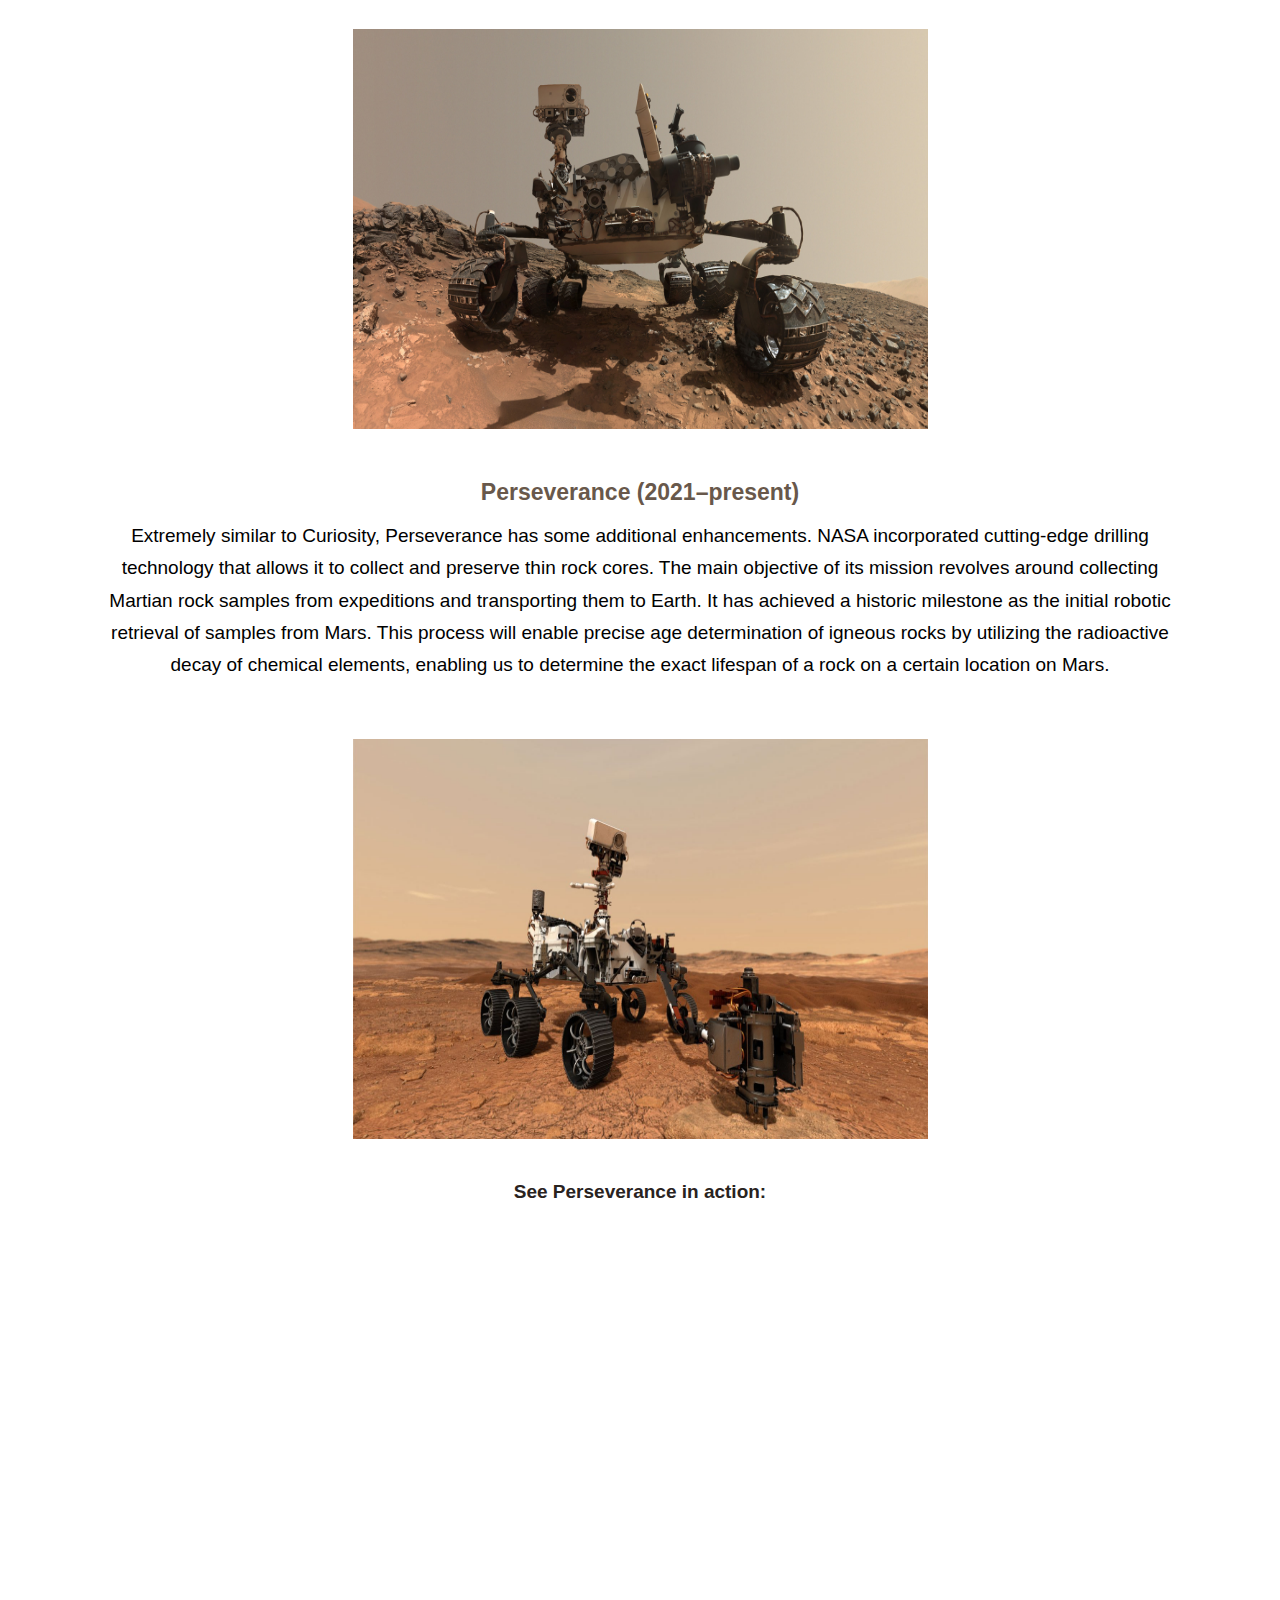
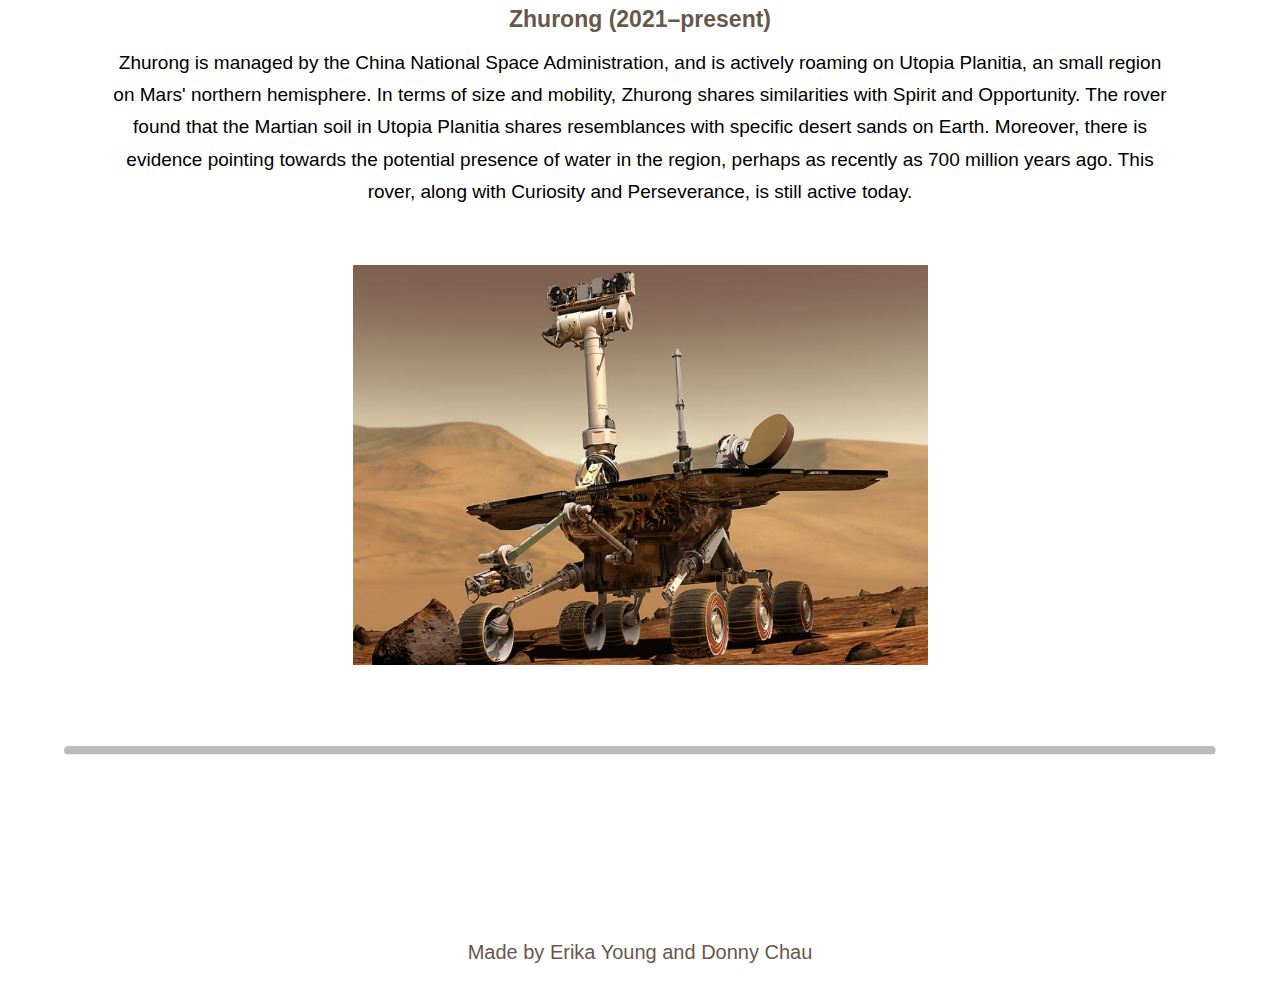
==== commit 424b7f0b: "Final touches" ====
--- a/causes.html
+++ b/causes.html
@@ -2,7 +2,7 @@
 <html>
   <head>
 
-    <title>Erika & Donny</title>
+    <title>PHYS20A Project</title>
     <meta charset="utf-8" />
     <meta http-equiv="X-UA-Compatible" content="IE=edge" />
     <meta name="viewport" content="width=device-width, initial-scale=1" />
@@ -54,7 +54,7 @@
   <p class="about-p"> Sojourner, a six-wheeled robot, became the first rover built and sent by NASA to successfully explore Mars. Since then, NASA has sent four more rovers, each cooler and more intricate than the previous, to check out what's happening on the Red Planet. Guess what? Curiosity celebrated its 10th birthday on August 5, just cruising around up there. Then there's Perseverance, currently on a rock-collecting mission for future robot pals to bring back to Earth. Recently, China joined the Mars exploration party and landed its own rover, Zhurong, three years ago.</p>
   <!-- <img id="about-img1" src="assets/wh2.jpg" alt=""> -->
     <h3 class="about-h3-sub"> Sojourner (1997)</h3>
-    <p class="about-p"> This little rover was the first ever rover to land and become operated on Mars. Landing this over was initially a test mission to determine if sending rovers on Mars was viable or not. Before reaching its end, it analyzed the chemical composition of 15 Martian rocks and assessed the friction of the Martian soil. Sojourner surprisingly survived for 11 weeks before succumbing to the extreme cold of Mars
+    <p class="about-p"> This little rover was the first ever rover to land and become operated on Mars. Landing this over was initially a test mission to determine if sending rovers on Mars was viable or not. Before reaching its end, it analyzed the chemical composition of 15 Martian rocks and assessed the friction of the Martian soil. Sojourner surprisingly survived for 11 weeks before succumbing to the extreme cold of Mars.
     </p>
       <img id="sojourner-img" src="assets/sojourner.jpg" width="575" height="400" alt="Image of Sojourner rover.">
 
@@ -115,4 +115,6 @@
 </div> -->
 
   </body>
+  <p id="stats-p3"> Made by Erika Young and Donny Chau</p>
+
 </html>--- a/style.css
+++ b/style.css
@@ -177,7 +177,7 @@
   color: #68584b;
   padding-top: 2em;
   margin-bottom: 1em; 
-  font-size: 12px;
+  font-size: 20px;
   margin-left: 4em;
   margin-right: 4em;
   text-align: center;
